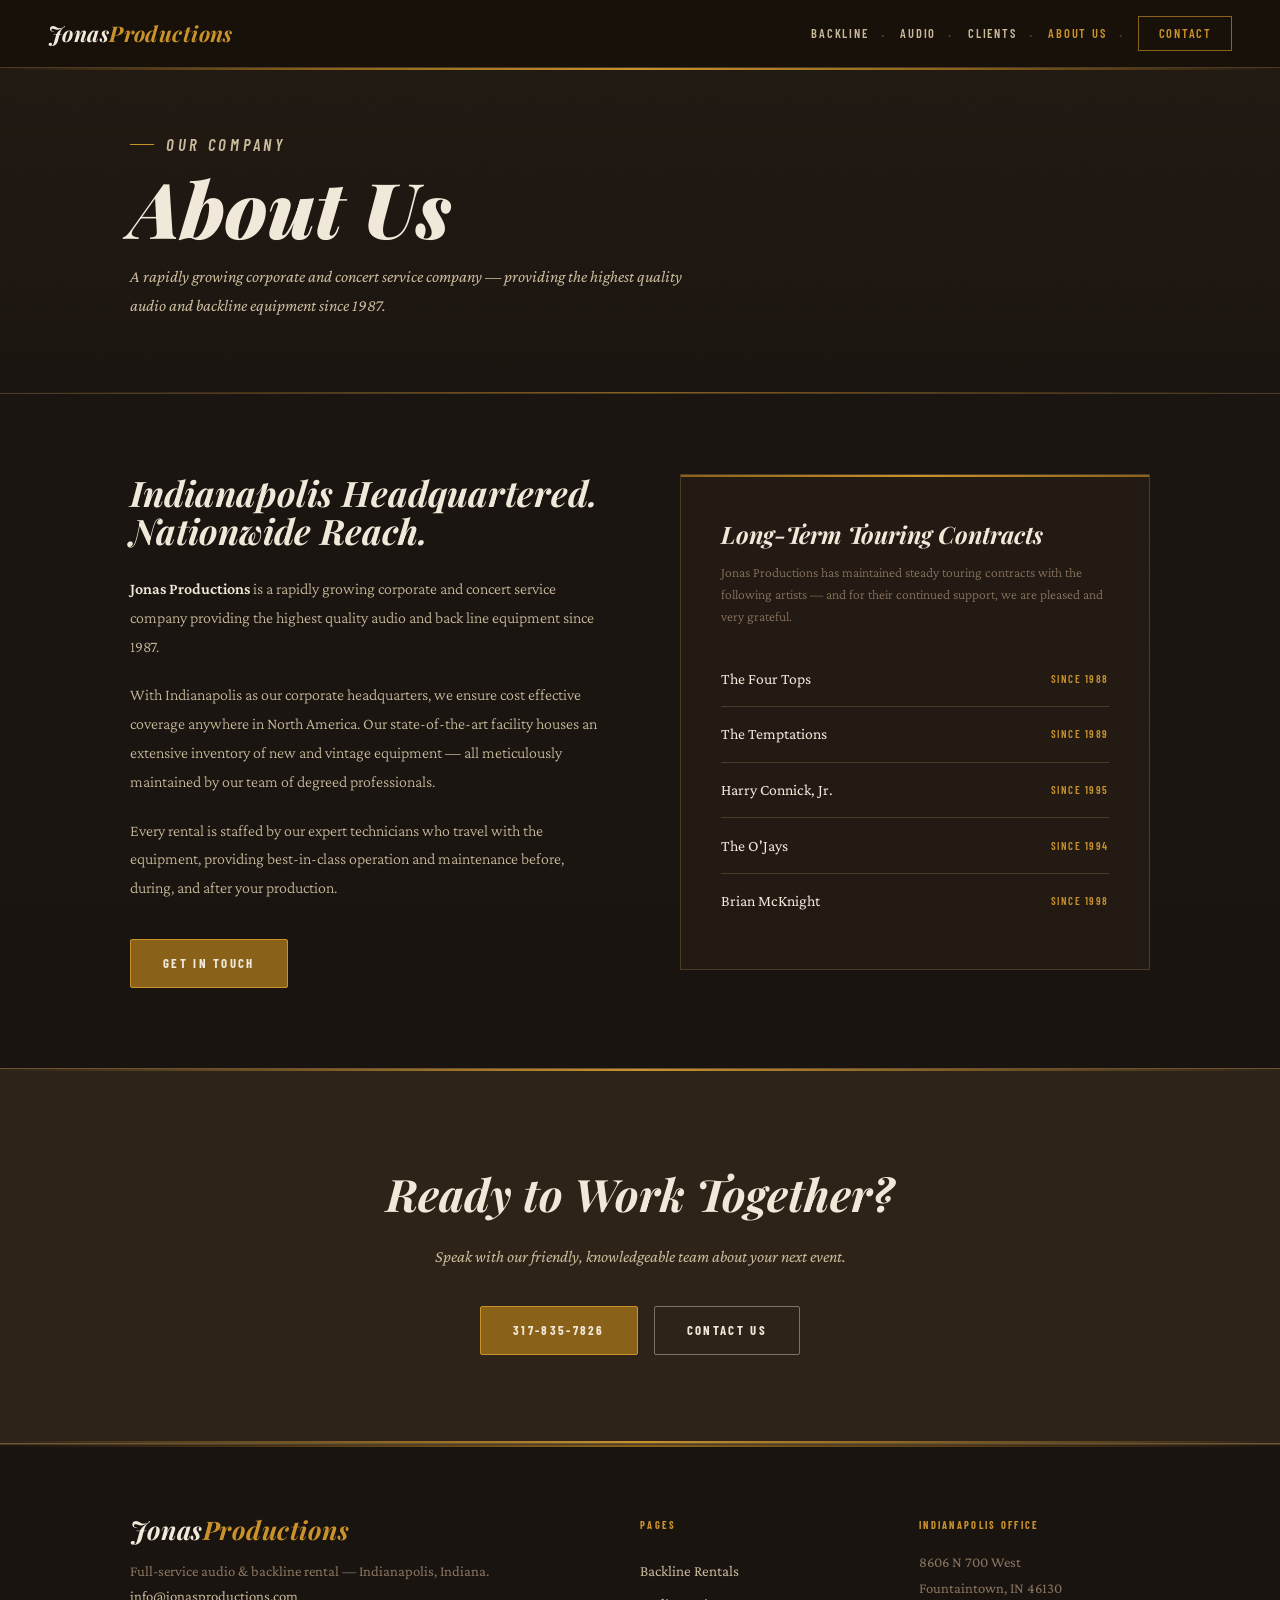
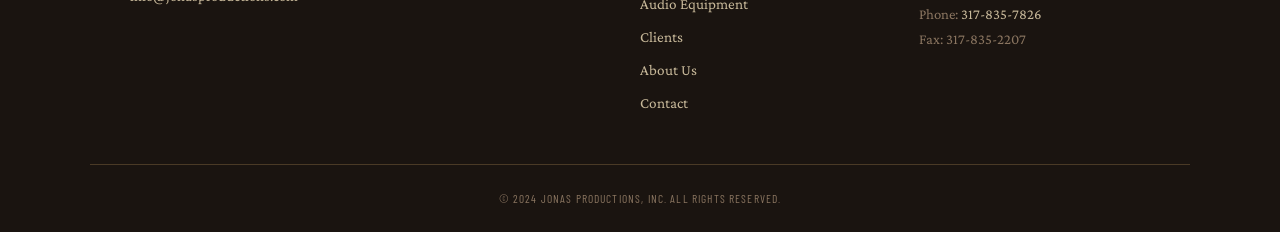
==== about.html @ 7564dbe3 "Jonas Productions website v1.0" ====
<!DOCTYPE html>
<html lang="en">
<head>
<meta charset="UTF-8">
<meta name="viewport" content="width=device-width, initial-scale=1.0">
<title>About Us — Jonas Productions</title>
<link href="https://fonts.googleapis.com/css2?family=Playfair+Display:ital,wght@0,400;0,700;0,900;1,400;1,700&family=Crimson+Pro:ital,wght@0,300;0,400;0,600;1,300;1,400&family=Barlow+Condensed:wght@400;600;700&display=swap" rel="stylesheet">
<link rel="stylesheet" href="style.css">
</head>
<body>

<header>
  <a href="index.html" class="logo">Jonas<span>Productions</span></a>
  <nav>
    <a href="backline.html">Backline</a>
    <a href="audio.html">Audio</a>
    <a href="clients.html">Clients</a>
    <a href="about.html">About Us</a>
    <a href="contact.html" class="nav-cta">Contact</a>
  </nav>
  <button class="hamburger" aria-label="Menu">&#9776;</button>
</header>

<div class="page-hero">
  <div class="container">
    <p class="section-eyebrow">Our Company</p>
    <h1>About Us</h1>
    <p>A rapidly growing corporate and concert service company — providing the highest quality audio and backline equipment since 1987.</p>
  </div>
</div>

<section class="container">
  <div class="about-grid">

    <div class="about-text">
      <h2>Indianapolis Headquartered.<br>Nationwide Reach.</h2>
      <p>
        <strong>Jonas Productions</strong> is a rapidly growing corporate and concert service company providing the highest quality audio and back line equipment since 1987.
      </p>
      <p>
        With Indianapolis as our corporate headquarters, we ensure cost effective coverage anywhere in North America. Our state-of-the-art facility houses an extensive inventory of new and vintage equipment — all meticulously maintained by our team of degreed professionals.
      </p>
      <p>
        Every rental is staffed by our expert technicians who travel with the equipment, providing best-in-class operation and maintenance before, during, and after your production.
      </p>
      <a href="contact.html" class="btn btn-primary" style="margin-top:1rem;">Get in Touch</a>
    </div>

    <div class="about-tours">
      <h3>Long-Term Touring Contracts</h3>
      <p style="font-size:0.85rem;color:var(--muted);font-weight:300;margin-bottom:1.5rem;line-height:1.6;">Jonas Productions has maintained steady touring contracts with the following artists — and for their continued support, we are pleased and very grateful.</p>
      <!-- TOURS_START -->
      <div class="tour-item">
        <span>The Four Tops</span>
        <em>Since 1988</em>
      </div>
      <div class="tour-item">
        <span>The Temptations</span>
        <em>Since 1989</em>
      </div>
      <div class="tour-item">
        <span>Harry Connick, Jr.</span>
        <em>Since 1995</em>
      </div>
      <div class="tour-item">
        <span>The O'Jays</span>
        <em>Since 1994</em>
      </div>
      <div class="tour-item">
        <span>Brian McKnight</span>
        <em>Since 1998</em>
      </div>
      <!-- TOURS_END -->
    </div>

  </div>
</section>

<section class="cta-banner">
  <div class="container">
    <h2>Ready to Work Together?</h2>
    <p>Speak with our friendly, knowledgeable team about your next event.</p>
    <div class="cta-actions">
      <a href="tel:3178357826" class="btn btn-primary">317-835-7826</a>
      <a href="contact.html" class="btn btn-outline-light">Contact Us</a>
    </div>
  </div>
</section>

<footer>
  <div class="container footer-grid">
    <div class="footer-brand">
      <span class="logo">Jonas<em>Productions</em></span>
      <p>Full-service audio &amp; backline rental — Indianapolis, Indiana.</p>
      <p><a href="mailto:info@jonasproductions.com">info@jonasproductions.com</a></p>
    </div>
    <div class="footer-nav">
      <h4>Pages</h4>
      <a href="backline.html">Backline Rentals</a>
      <a href="audio.html">Audio Equipment</a>
      <a href="clients.html">Clients</a>
      <a href="about.html">About Us</a>
      <a href="contact.html">Contact</a>
    </div>
    <div class="footer-contact">
      <h4>Indianapolis Office</h4>
      <p>8606 N 700 West<br>Fountaintown, IN 46130</p>
      <p>Phone: <a href="tel:3178357826">317-835-7826</a></p>
      <p>Fax: 317-835-2207</p>
    </div>
  </div>
  <div class="footer-bottom">
    <p>© 2024 Jonas Productions, Inc. All rights reserved.</p>
  </div>
</footer>

<script src="nav.js"></script>
</body>
</html>
---- style.css ----
/* ── RESET ── */
*, *::before, *::after { box-sizing: border-box; margin: 0; padding: 0; }

:root {
  --ink:        #1a1410;
  --deep:       #221a12;
  --warm:       #2e2318;
  --panel:      #352a1c;
  --border:     #4a3a26;
  --border-lt:  #6b5438;
  --gold:       #c9922a;
  --gold-lt:    #e8b84b;
  --gold-dim:   #8a6118;
  --cream:      #f0e8d8;
  --cream-dim:  #c8b99a;
  --muted:      #8a7560;
  --red:        #8b2020;
  --red-lt:     #b03030;

  --font-display: 'Playfair Display', Georgia, serif;
  --font-body:    'Crimson Pro', Georgia, serif;
  --font-label:   'Barlow Condensed', sans-serif;

  --radius: 2px;
  --transition: 0.2s ease;
}

html { scroll-behavior: smooth; }

body {
  background: var(--ink);
  color: var(--cream);
  font-family: var(--font-body);
  font-size: 18px;
  line-height: 1.65;
  overflow-x: hidden;
}

a { color: inherit; text-decoration: none; }
img { display: block; max-width: 100%; }

/* Paper texture */
body::before {
  content: '';
  position: fixed; inset: 0; z-index: 9999;
  pointer-events: none;
  opacity: 0.04;
  background-image: url("data:image/svg+xml,%3Csvg xmlns='http://www.w3.org/2000/svg' width='300' height='300'%3E%3Cfilter id='n'%3E%3CfeTurbulence type='fractalNoise' baseFrequency='0.65' numOctaves='3' stitchTiles='stitch'/%3E%3CfeColorMatrix type='saturate' values='0'/%3E%3C/filter%3E%3Crect width='300' height='300' filter='url(%23n)'/%3E%3C/svg%3E");
  mix-blend-mode: overlay;
}

.container { max-width: 1100px; margin: 0 auto; padding: 0 2.5rem; }

/* ── HEADER ── */
header {
  position: fixed; top: 0; left: 0; right: 0; z-index: 500;
  display: flex; align-items: center; justify-content: space-between;
  padding: 0 3rem; height: 68px;
  background: rgba(22, 16, 10, 0.96);
  backdrop-filter: blur(12px);
  border-bottom: 1px solid var(--border);
}
header::after {
  content: '';
  position: absolute; bottom: -3px; left: 0; right: 0; height: 2px;
  background: linear-gradient(90deg, transparent, var(--gold-dim), var(--gold), var(--gold-dim), transparent);
}

.logo {
  font-family: var(--font-display);
  font-size: 1.35rem; font-weight: 700;
  letter-spacing: 0.02em; color: var(--cream);
  line-height: 1; font-style: italic;
}
.logo span, .logo em { color: var(--gold); font-style: italic; }

nav { display: flex; align-items: center; gap: 0; }
nav a {
  font-family: var(--font-label);
  font-size: 0.78rem; font-weight: 600;
  letter-spacing: 0.14em; text-transform: uppercase;
  color: var(--cream-dim); padding: 0.4rem 1rem;
  transition: color var(--transition); position: relative;
}
nav a::after {
  content: '·'; position: absolute; right: -1px; top: 50%;
  transform: translateY(-50%); color: var(--border); font-size: 1rem;
}
nav a:last-child::after { display: none; }
nav a:hover { color: var(--gold-lt); }
nav a.active { color: var(--gold); }
nav a.nav-cta {
  font-family: var(--font-label);
  background: transparent; border: 1px solid var(--gold-dim);
  color: var(--gold); margin-left: 1rem; padding: 0.4rem 1.2rem;
}
nav a.nav-cta::after { display: none; }
nav a.nav-cta:hover { background: var(--gold-dim); color: var(--cream); border-color: var(--gold); }

.hamburger { display: none; background: none; border: none; color: var(--cream); font-size: 1.4rem; cursor: pointer; }

/* ── BUTTONS ── */
.btn {
  display: inline-block;
  font-family: var(--font-label); font-weight: 700;
  font-size: 0.8rem; letter-spacing: 0.18em; text-transform: uppercase;
  padding: 0.8rem 2rem; border-radius: var(--radius);
  transition: all var(--transition); cursor: pointer;
}
.btn-primary { background: var(--gold-dim); color: var(--cream); border: 1px solid var(--gold); }
.btn-primary:hover { background: var(--gold); color: var(--ink); }
.btn-secondary { background: transparent; color: var(--cream-dim); border: 1px solid var(--border-lt); }
.btn-secondary:hover { border-color: var(--cream-dim); color: var(--cream); }
.btn-outline { background: transparent; color: var(--cream-dim); border: 1px solid var(--border-lt); }
.btn-outline:hover { border-color: var(--gold-dim); color: var(--gold-lt); }
.btn-outline-light { background: transparent; color: var(--cream); border: 1px solid rgba(240,232,216,0.4); }
.btn-outline-light:hover { background: rgba(240,232,216,0.1); }

/* ── HERO ── */
.hero {
  position: relative; min-height: 100vh;
  display: flex; align-items: center;
  padding: 120px 3rem 5rem; overflow: hidden;
}
.hero-bg {
  position: absolute; inset: 0; z-index: 0;
  background:
    radial-gradient(ellipse 80% 60% at 20% 50%, rgba(139,80,20,0.22) 0%, transparent 60%),
    radial-gradient(ellipse 50% 80% at 80% 30%, rgba(100,40,10,0.15) 0%, transparent 60%),
    var(--ink);
}
.hero-bg::after {
  content: '';
  position: absolute; inset: 0;
  background-image: radial-gradient(circle, rgba(201,146,42,0.05) 1px, transparent 1px);
  background-size: 28px 28px;
}

.hero-content { position: relative; z-index: 1; max-width: 680px; animation: fadeUp 0.9s ease both; }

.hero-eyebrow {
  font-family: var(--font-label); font-size: 0.72rem; font-weight: 600;
  letter-spacing: 0.25em; text-transform: uppercase; color: var(--gold);
  margin-bottom: 1.25rem; display: flex; align-items: center; gap: 0.75rem;
}
.hero-eyebrow::before { content: ''; display: inline-block; width: 32px; height: 1px; background: var(--gold); }

.hero h1 {
  font-family: var(--font-display); font-size: clamp(3.2rem, 7vw, 6.5rem);
  font-weight: 900; line-height: 0.95; letter-spacing: -0.01em; color: var(--cream);
  margin-bottom: 0.15em;
}
.hero h1 em { font-style: italic; color: var(--gold-lt); }

.hero-rule { width: 80px; height: 3px; background: linear-gradient(90deg, var(--gold), var(--gold-dim)); margin: 1.5rem 0; }

.hero-sub {
  font-size: 1.15rem; font-weight: 300; font-style: italic;
  color: var(--cream-dim); max-width: 500px; margin-bottom: 2.5rem; line-height: 1.75;
}
.hero-actions { display: flex; gap: 1rem; flex-wrap: wrap; }

.hero-phone {
  position: absolute; bottom: 3rem; right: 3rem; z-index: 1;
  text-align: right; border-right: 2px solid var(--gold-dim); padding-right: 1.25rem;
  animation: fadeUp 0.9s 0.3s ease both;
}
.hero-phone span {
  display: block; font-family: var(--font-label); font-size: 0.65rem;
  letter-spacing: 0.22em; text-transform: uppercase; color: var(--muted); margin-bottom: 0.3rem;
}
.hero-phone a {
  font-family: var(--font-display); font-size: 1.6rem; font-weight: 700;
  color: var(--gold-lt); letter-spacing: 0.03em;
}
.hero-phone a:hover { color: var(--cream); }

/* ── SECTION HEADERS ── */
.section-eyebrow {
  font-family: var(--font-label); font-size: 0.7rem; font-weight: 600;
  letter-spacing: 0.22em; text-transform: uppercase; color: var(--gold);
  margin-bottom: 0.6rem; display: flex; align-items: center; gap: 0.75rem;
}
.section-eyebrow::before { content: ''; display: inline-block; width: 24px; height: 1px; background: var(--gold); }

.section-title {
  font-family: var(--font-display); font-size: clamp(2rem, 3.5vw, 2.8rem);
  font-weight: 700; font-style: italic; line-height: 1.1; margin-bottom: 0.75rem;
}
.section-sub { color: var(--cream-dim); font-style: italic; font-size: 1rem; max-width: 520px; margin-top: 0.75rem; line-height: 1.7; }

/* ── INTRO ── */
.intro {
  background: var(--deep); padding: 6rem 0;
  border-top: 1px solid var(--border); border-bottom: 1px solid var(--border);
  position: relative;
}
.intro::before {
  content: ''; position: absolute; top: 0; left: 0; right: 0; height: 1px;
  background: linear-gradient(90deg, transparent, var(--gold-dim), transparent);
}
.intro-grid { display: grid; grid-template-columns: 1.2fr 1fr; gap: 5rem; align-items: center; }
.intro-text h2 { font-family: var(--font-display); font-size: clamp(2.2rem, 3.5vw, 3rem); font-weight: 700; line-height: 1.1; margin-bottom: 1.5rem; font-style: italic; }
.intro-text p { font-size: 1.05rem; color: var(--cream-dim); font-weight: 300; margin-bottom: 2rem; line-height: 1.8; }

.intro-stats { display: grid; grid-template-columns: 1fr 1fr; gap: 1px; background: var(--border); border: 1px solid var(--border); }
.stat {
  background: var(--warm); padding: 1.75rem 1.5rem;
  display: flex; flex-direction: column; gap: 0.4rem; position: relative;
}
.stat::before { content: ''; position: absolute; top: 0; left: 0; right: 0; height: 2px; background: var(--gold-dim); }
.stat-num { font-family: var(--font-display); font-size: 2.8rem; font-weight: 900; color: var(--gold-lt); line-height: 1; }
.stat-label { font-family: var(--font-label); font-size: 0.7rem; font-weight: 600; letter-spacing: 0.14em; text-transform: uppercase; color: var(--muted); }

/* ── SERVICES ── */
.services { padding: 6rem 0; }
.section-header { margin-bottom: 3.5rem; }

.services-grid {
  display: grid; grid-template-columns: repeat(3, 1fr);
  gap: 1px; background: var(--border); border: 1px solid var(--border);
}
.service-card {
  display: block; background: var(--deep); padding: 2.5rem 2rem;
  transition: background var(--transition); position: relative; overflow: hidden;
}
.service-card::before {
  content: ''; position: absolute; top: 0; left: 0; right: 0; height: 2px;
  background: transparent; transition: background var(--transition);
}
.service-card:hover { background: var(--warm); }
.service-card:hover::before { background: linear-gradient(90deg, var(--gold-dim), var(--gold)); }

.service-num { font-family: var(--font-display); font-size: 3.5rem; font-weight: 900; color: var(--border-lt); line-height: 1; margin-bottom: 0.5rem; font-style: italic; transition: color var(--transition); }
.service-card:hover .service-num { color: var(--gold-dim); }
.service-card h3 { font-family: var(--font-display); font-size: 1.5rem; font-weight: 700; font-style: italic; margin-bottom: 0.75rem; color: var(--cream); }
.service-card p { font-size: 0.95rem; color: var(--cream-dim); font-weight: 300; line-height: 1.7; margin-bottom: 1.5rem; }
.service-link { font-family: var(--font-label); font-size: 0.72rem; font-weight: 700; letter-spacing: 0.16em; text-transform: uppercase; color: var(--gold-dim); transition: color var(--transition); }
.service-card:hover .service-link { color: var(--gold-lt); }

/* ── TOURING ── */
.touring {
  background: var(--deep); border-top: 1px solid var(--border); border-bottom: 1px solid var(--border);
  padding: 6rem 0; position: relative;
}
.touring::before, .touring::after {
  content: ''; position: absolute; left: 0; right: 0; height: 1px;
  background: linear-gradient(90deg, transparent, var(--gold-dim), transparent);
}
.touring::before { top: 0; }
.touring::after  { bottom: 0; }

.touring-grid { display: grid; grid-template-columns: repeat(5, 1fr); gap: 1px; background: var(--border); border: 1px solid var(--border); margin-top: 3rem; }
.touring-act { background: var(--warm); padding: 1.75rem 1.5rem; display: flex; flex-direction: column; gap: 0.5rem; transition: background var(--transition); }
.touring-act:hover { background: var(--panel); }
.touring-act::before { content: '★'; font-size: 0.6rem; color: var(--gold-dim); margin-bottom: 0.25rem; }
.touring-act span { font-family: var(--font-display); font-size: 1.05rem; font-weight: 700; font-style: italic; color: var(--cream); line-height: 1.2; }
.touring-act em { font-style: normal; font-family: var(--font-label); font-size: 0.65rem; letter-spacing: 0.18em; text-transform: uppercase; color: var(--gold); }

/* ── CTA BANNER ── */
.cta-banner {
  background: var(--warm); padding: 5.5rem 0; text-align: center;
  position: relative; overflow: hidden;
  border-top: 1px solid var(--border-lt); border-bottom: 1px solid var(--border-lt);
}
.cta-banner::before { content: ''; position: absolute; top: 0; left: 0; right: 0; height: 2px; background: linear-gradient(90deg, transparent, var(--gold), transparent); }
.cta-banner::after  { content: ''; position: absolute; bottom: 0; left: 0; right: 0; height: 2px; background: linear-gradient(90deg, transparent, var(--gold), transparent); }
.cta-banner h2 { font-family: var(--font-display); font-size: clamp(1.8rem, 3.5vw, 2.8rem); font-style: italic; font-weight: 700; margin-bottom: 0.75rem; }
.cta-banner p { color: var(--cream-dim); font-style: italic; margin-bottom: 2.25rem; font-size: 1.05rem; }
.cta-actions { display: flex; gap: 1rem; justify-content: center; flex-wrap: wrap; }

/* ── FOOTER ── */
footer { background: var(--ink); border-top: 1px solid var(--border); padding: 4.5rem 0 0; position: relative; }
footer::before { content: ''; position: absolute; top: 0; left: 0; right: 0; height: 2px; background: linear-gradient(90deg, transparent, var(--gold-dim), transparent); }

.footer-grid { display: grid; grid-template-columns: 2fr 1fr 1fr; gap: 3rem; padding-bottom: 3rem; border-bottom: 1px solid var(--border); }
.footer-brand .logo { display: block; font-size: 1.6rem; margin-bottom: 1rem; }
.footer-brand p, .footer-contact p { font-size: 0.92rem; color: var(--muted); line-height: 1.75; }
.footer-brand a, .footer-contact a { color: var(--cream-dim); }
.footer-brand a:hover, .footer-contact a:hover { color: var(--gold-lt); }
.footer-nav h4, .footer-contact h4 { font-family: var(--font-label); font-size: 0.65rem; font-weight: 700; letter-spacing: 0.22em; text-transform: uppercase; color: var(--gold); margin-bottom: 1rem; }
.footer-nav { display: flex; flex-direction: column; gap: 0.5rem; }
.footer-nav a { font-size: 0.95rem; color: var(--cream-dim); transition: color var(--transition); }
.footer-nav a:hover { color: var(--gold-lt); }
.footer-bottom { padding: 1.5rem 2.5rem; text-align: center; font-family: var(--font-label); font-size: 0.72rem; letter-spacing: 0.1em; color: var(--muted); text-transform: uppercase; }

/* ── PAGE HERO ── */
.page-hero {
  padding: 130px 3rem 4.5rem;
  background: linear-gradient(to bottom, var(--deep) 0%, var(--ink) 100%);
  border-bottom: 1px solid var(--border); position: relative; overflow: hidden;
}
.page-hero::after { content: ''; position: absolute; bottom: 0; left: 0; right: 0; height: 1px; background: linear-gradient(90deg, transparent, var(--gold-dim), transparent); }
.page-hero::before { content: ''; position: absolute; inset: 0; background-image: radial-gradient(circle, rgba(201,146,42,0.04) 1px, transparent 1px); background-size: 32px 32px; }
.page-hero .container { position: relative; z-index: 1; }
.page-hero h1 { font-family: var(--font-display); font-size: clamp(2.8rem, 6vw, 5rem); font-weight: 900; font-style: italic; line-height: 1; margin-bottom: 1rem; color: var(--cream); }
.page-hero p { font-size: 1.05rem; font-style: italic; color: var(--cream-dim); max-width: 560px; line-height: 1.75; }

/* ── EQUIPMENT ── */
.equip-page { padding: 5rem 0; }
.equip-intro { font-size: 1.05rem; font-style: italic; color: var(--cream-dim); max-width: 680px; line-height: 1.8; margin-bottom: 4rem; padding-bottom: 3rem; border-bottom: 1px solid var(--border); }
.equip-intro strong { color: var(--cream); font-style: normal; font-weight: 600; }

.equip-grid { display: grid; grid-template-columns: repeat(auto-fill, minmax(260px, 1fr)); gap: 1px; background: var(--border); border: 1px solid var(--border); }
.equip-category { background: var(--deep); padding: 2rem 1.75rem; transition: background var(--transition); position: relative; }
.equip-category:hover { background: var(--warm); }
.equip-category::before { content: ''; position: absolute; top: 0; left: 0; right: 0; height: 2px; background: linear-gradient(90deg, var(--gold-dim), transparent); }
.equip-category h3 { font-family: var(--font-display); font-size: 1.15rem; font-weight: 700; font-style: italic; color: var(--cream); margin-bottom: 1rem; padding-bottom: 0.75rem; border-bottom: 1px solid var(--border); }
.equip-category ul { list-style: none; }
.equip-category ul li { font-size: 0.92rem; color: var(--cream-dim); font-weight: 300; padding: 0.2rem 0 0.2rem 1.1rem; position: relative; line-height: 1.5; }
.equip-category ul li::before { content: '—'; position: absolute; left: 0; color: var(--gold-dim); font-size: 0.7rem; top: 0.22em; }

/* ── CLIENTS ── */
.clients-intro { font-size: 1.15rem; font-style: italic; color: var(--cream-dim); margin-bottom: 4rem; padding-bottom: 3rem; border-bottom: 1px solid var(--border); }
.clients-grid { display: grid; grid-template-columns: repeat(auto-fill, minmax(240px, 1fr)); gap: 1px; background: var(--border); border: 1px solid var(--border); }
.client-category { background: var(--deep); padding: 2rem 1.75rem; transition: background var(--transition); }
.client-category:hover { background: var(--warm); }
.client-category h3 { font-family: var(--font-display); font-size: 1.05rem; font-weight: 700; font-style: italic; color: var(--gold-lt); margin-bottom: 1rem; padding-bottom: 0.75rem; border-bottom: 1px solid var(--border); }
.client-category ul { list-style: none; }
.client-category ul li { font-size: 0.92rem; color: var(--cream-dim); font-weight: 300; padding: 0.2rem 0; line-height: 1.5; }

/* ── ABOUT ── */
.about-grid { display: grid; grid-template-columns: 1fr 1fr; gap: 5rem; align-items: start; padding: 5rem 0; }
.about-text h2 { font-family: var(--font-display); font-size: 2.2rem; font-weight: 700; font-style: italic; line-height: 1.1; margin-bottom: 1.5rem; }
.about-text p { font-size: 1rem; color: var(--cream-dim); font-weight: 300; line-height: 1.8; margin-bottom: 1.25rem; }
.about-text strong { color: var(--cream); font-weight: 600; }

.about-tours { background: var(--deep); border: 1px solid var(--border); padding: 2.5rem; position: relative; }
.about-tours::before { content: ''; position: absolute; top: 0; left: 0; right: 0; height: 2px; background: linear-gradient(90deg, var(--gold-dim), var(--gold), var(--gold-dim)); }
.about-tours h3 { font-family: var(--font-display); font-size: 1.5rem; font-weight: 700; font-style: italic; margin-bottom: 0.5rem; color: var(--cream); }
.tour-item { display: flex; justify-content: space-between; align-items: center; padding: 0.9rem 0; border-bottom: 1px solid var(--border); }
.tour-item:last-child { border-bottom: none; }
.tour-item span { font-weight: 400; font-size: 0.98rem; }
.tour-item em { font-style: normal; font-family: var(--font-label); font-size: 0.68rem; font-weight: 600; letter-spacing: 0.14em; text-transform: uppercase; color: var(--gold); }

/* ── CONTACT ── */
.contact-grid { display: grid; grid-template-columns: 1fr 1fr; gap: 4rem; padding: 5rem 0; align-items: start; }
.contact-info h2 { font-family: var(--font-display); font-size: 2rem; font-weight: 700; font-style: italic; margin-bottom: 1rem; }
.contact-info p { font-size: 0.98rem; font-style: italic; color: var(--cream-dim); margin-bottom: 2.5rem; line-height: 1.75; }
.contact-card { background: var(--deep); border: 1px solid var(--border); border-left: 2px solid var(--gold-dim); padding: 1.75rem; margin-bottom: 1rem; }
.contact-card h4 { font-family: var(--font-label); font-size: 0.65rem; font-weight: 700; letter-spacing: 0.22em; text-transform: uppercase; color: var(--gold); margin-bottom: 0.75rem; }
.contact-card p { font-size: 0.92rem; color: var(--cream-dim); line-height: 1.75; margin: 0; font-style: normal; }
.contact-card a { color: var(--cream); }
.contact-card a:hover { color: var(--gold-lt); }
.contact-card .big-phone { font-family: var(--font-display); font-size: 1.9rem; font-weight: 700; font-style: italic; color: var(--gold-lt); display: block; margin-top: 0.3rem; }

.contact-form-wrap h2 { font-family: var(--font-display); font-size: 1.9rem; font-weight: 700; font-style: italic; margin-bottom: 1.75rem; }
.contact-form { display: flex; flex-direction: column; gap: 1rem; }
.form-row { display: grid; grid-template-columns: 1fr 1fr; gap: 1rem; }
.form-group { display: flex; flex-direction: column; gap: 0.4rem; }
.form-group label { font-family: var(--font-label); font-size: 0.65rem; font-weight: 700; letter-spacing: 0.18em; text-transform: uppercase; color: var(--muted); }
.form-group input, .form-group textarea, .form-group select { background: var(--deep); border: 1px solid var(--border); color: var(--cream); font-family: var(--font-body); font-size: 0.95rem; padding: 0.75rem 1rem; border-radius: var(--radius); transition: border-color var(--transition); outline: none; }
.form-group input:focus, .form-group textarea:focus, .form-group select:focus { border-color: var(--gold-dim); }
.form-group textarea { min-height: 130px; resize: vertical; }
.form-group select option { background: var(--deep); }

/* ── ANIMATIONS ── */
@keyframes fadeUp {
  from { opacity: 0; transform: translateY(18px); }
  to   { opacity: 1; transform: translateY(0); }
}

/* ── MOBILE ── */
@media (max-width: 768px) {
  header { padding: 0 1.5rem; }
  .hamburger { display: block; }
  nav { position: fixed; top: 68px; left: 0; right: 0; background: var(--deep); border-bottom: 1px solid var(--border); flex-direction: column; align-items: stretch; padding: 1rem; gap: 0; transform: translateY(-120%); transition: transform 0.25s ease; }
  nav.open { transform: translateY(0); }
  nav a::after { display: none; }
  nav a { padding: 0.75rem 1rem; }
  nav a.nav-cta { margin-left: 0; margin-top: 0.5rem; }
  .hero { padding: 100px 1.5rem 6rem; }
  .hero-phone { right: 1.5rem; bottom: 1.5rem; }
  .intro-grid, .about-grid, .contact-grid { grid-template-columns: 1fr; gap: 3rem; }
  .services-grid { grid-template-columns: 1fr; }
  .touring-grid { grid-template-columns: 1fr 1fr; }
  .footer-grid { grid-template-columns: 1fr; gap: 2rem; }
  .equip-grid, .clients-grid { grid-template-columns: 1fr; }
  .form-row { grid-template-columns: 1fr; }
  .intro-stats { grid-template-columns: 1fr 1fr; }
  .page-hero { padding: 110px 1.5rem 3rem; }
}
@media (max-width: 480px) {
  .touring-grid { grid-template-columns: 1fr; }
}
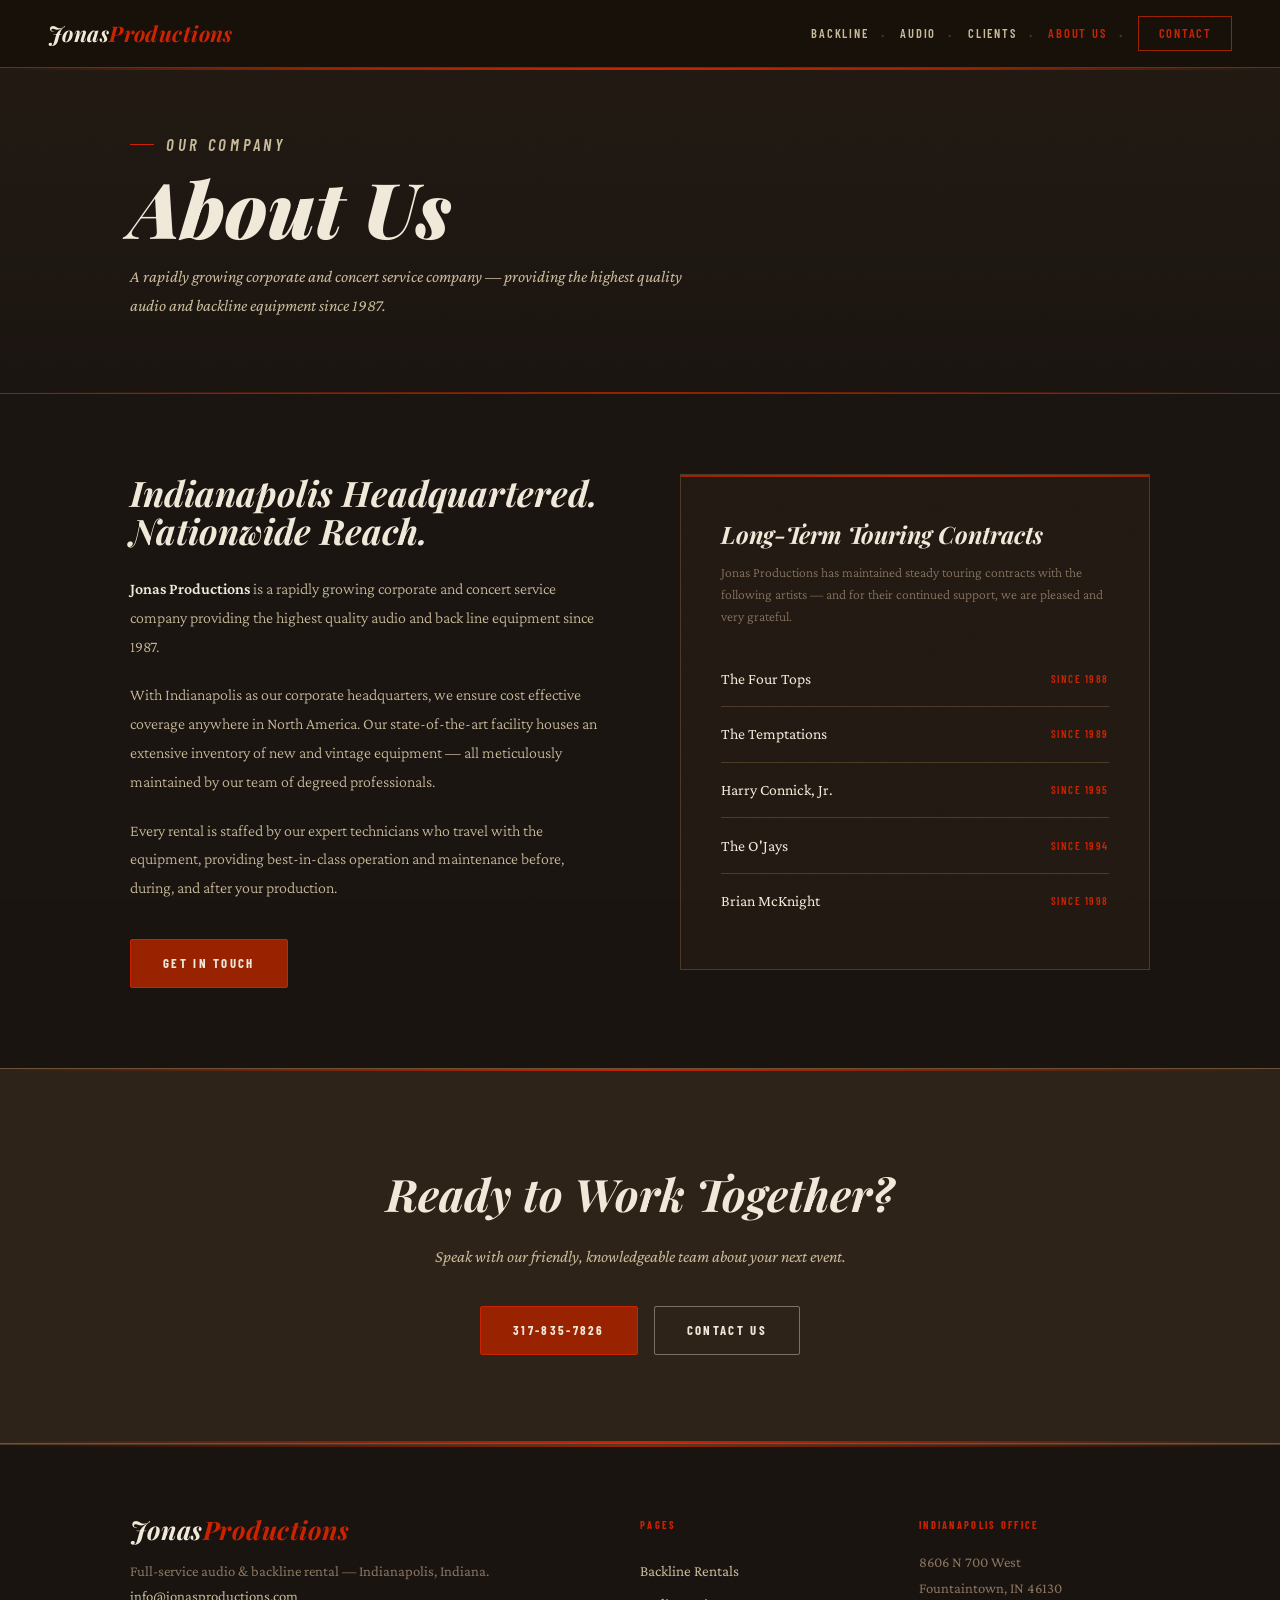
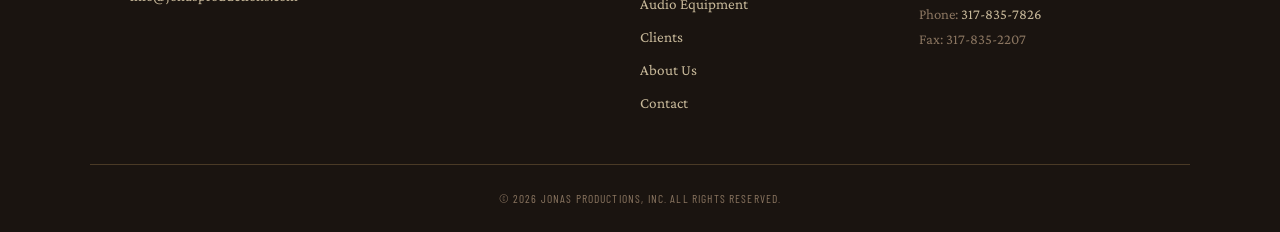
==== commit 82943b9c: "phase 01: SEO tags, Formspree form, copyright 2026" ====
--- a/about.html
+++ b/about.html
@@ -4,6 +4,11 @@
 <meta charset="UTF-8">
 <meta name="viewport" content="width=device-width, initial-scale=1.0">
 <title>About Us — Jonas Productions</title>
+<meta name="description" content="About Jonas Productions — full-service audio and backline rental since 1987. Long-term touring partnerships with The Four Tops, The Temptations, Harry Connick Jr., The O'Jays, and Brian McKnight.">
+<meta property="og:title" content="About Us — Jonas Productions">
+<meta property="og:description" content="A rapidly growing corporate and concert service company providing the highest quality audio and backline equipment since 1987. Indianapolis headquartered, nationwide reach.">
+<meta property="og:url" content="https://jonasproductions.com/about.html">
+<meta property="og:type" content="website">
 <link href="https://fonts.googleapis.com/css2?family=Playfair+Display:ital,wght@0,400;0,700;0,900;1,400;1,700&family=Crimson+Pro:ital,wght@0,300;0,400;0,600;1,300;1,400&family=Barlow+Condensed:wght@400;600;700&display=swap" rel="stylesheet">
 <link rel="stylesheet" href="style.css">
 </head>
@@ -110,7 +115,7 @@
     </div>
   </div>
   <div class="footer-bottom">
-    <p>© 2024 Jonas Productions, Inc. All rights reserved.</p>
+    <p>© 2026 Jonas Productions, Inc. All rights reserved.</p>
   </div>
 </footer>
 
--- a/style.css
+++ b/style.css
@@ -8,9 +8,9 @@
   --panel:      #352a1c;
   --border:     #4a3a26;
   --border-lt:  #6b5438;
-  --gold:       #c9922a;
-  --gold-lt:    #e8b84b;
-  --gold-dim:   #8a6118;
+  --gold:       #cc2200;
+  --gold-lt:    #e8321a;
+  --gold-dim:   #992200;
   --cream:      #f0e8d8;
   --cream-dim:  #c8b99a;
   --muted:      #8a7560;
